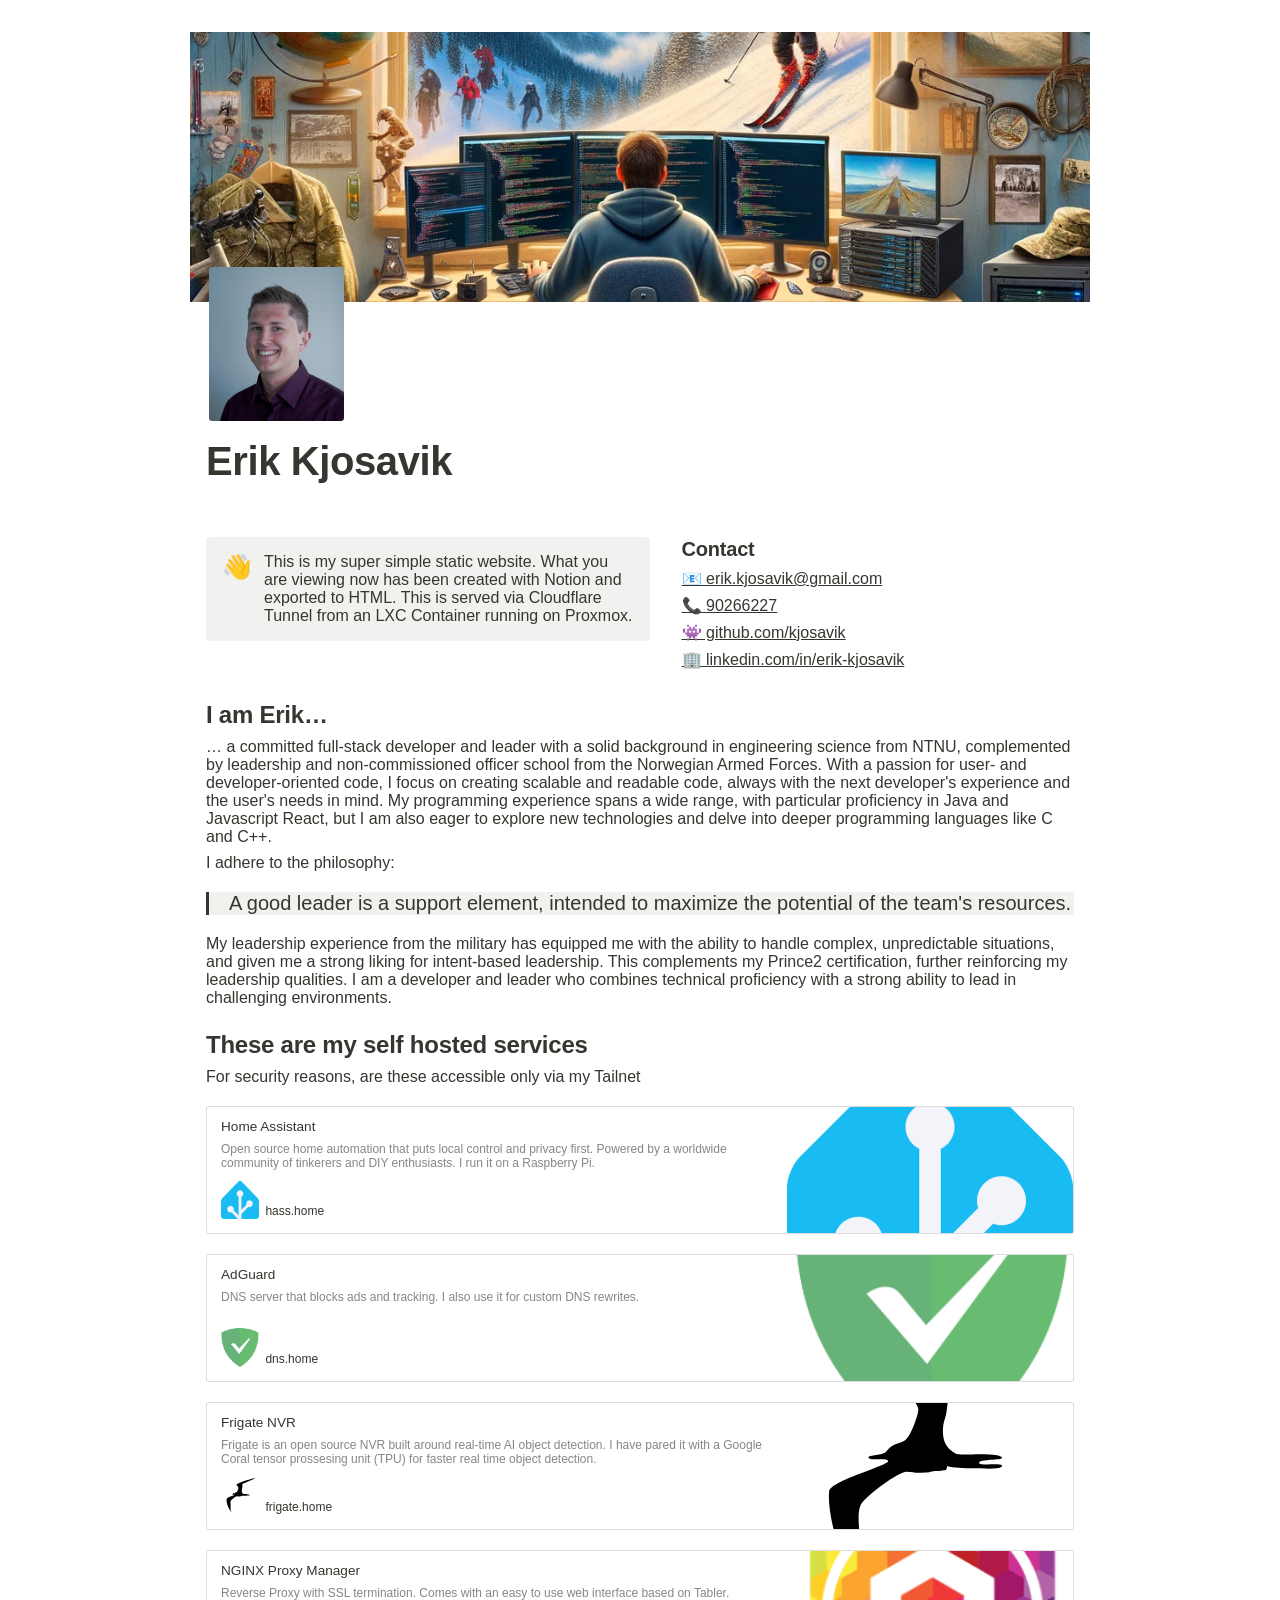
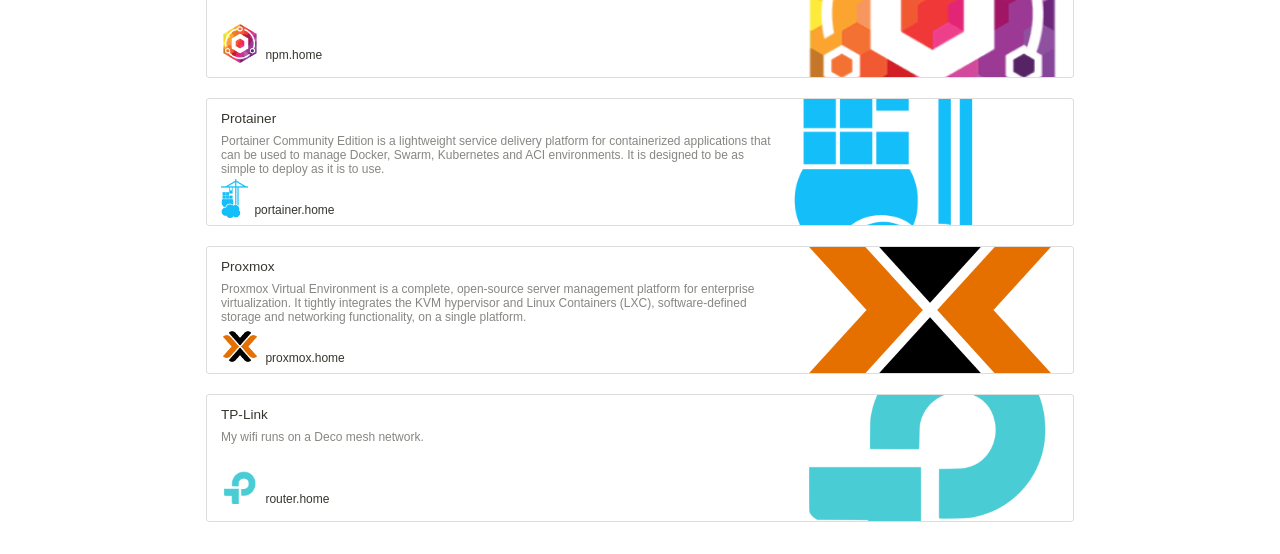
==== html/index.html @ 54ab90c6 "Add self hosted section Also remove redundant ids and classes from html" ====
<html>

<head>
  <meta http-equiv="Content-Type" content="text/html; charset=utf-8" />
  <title>Erik Kjosavik</title>
  <style>
    /* cspell:disable-file */
    /* webkit printing magic: print all background colors */
    html {
      -webkit-print-color-adjust: exact;
    }

    * {
      box-sizing: border-box;
      -webkit-print-color-adjust: exact;
    }

    html,
    body {
      margin: 0;
      padding: 0;
    }

    @media only screen {
      body {
        margin: 2em auto;
        max-width: 900px;
        color: rgb(55, 53, 47);
      }
    }

    a,
    a.visited {
      color: inherit;
      text-decoration: underline;
    }

    .pdf-relative-link-path {
      font-size: 80%;
      color: #444;
    }

    h1,
    h2,
    h3 {
      letter-spacing: -0.01em;
      line-height: 1.2;
      font-weight: 600;
      margin-bottom: 0;
    }

    .page-title {
      font-size: 2.5rem;
      font-weight: 700;
      margin-top: 0;
      margin-bottom: 0.75em;
    }

    h1 {
      font-size: 1.875rem;
      margin-top: 1.875rem;
    }

    h2 {
      font-size: 1.5rem;
      margin-top: 1.5rem;
    }

    h3 {
      font-size: 1.25rem;
      margin-top: 1.25rem;
    }

    .source {
      border: 1px solid #ddd;
      border-radius: 3px;
      padding: 1.5em;
      word-break: break-all;
    }

    .callout {
      border-radius: 3px;
      padding: 1rem;
    }

    figure {
      margin: 1.25em 0;
      page-break-inside: avoid;
    }

    figcaption {
      opacity: 0.5;
      font-size: 85%;
      margin-top: 0.5em;
    }

    mark {
      background-color: transparent;
    }

    .indented {
      padding-left: 1.5em;
    }

    hr {
      background: transparent;
      display: block;
      width: 100%;
      height: 1px;
      visibility: visible;
      border: none;
      border-bottom: 1px solid rgba(55, 53, 47, 0.09);
    }

    img {
      max-width: 100%;
    }

    @media only print {
      img {
        max-height: 100vh;
        object-fit: contain;
      }
    }

    @page {
      margin: 1in;
    }

    .collection-content {
      font-size: 0.875rem;
    }

    .column-list {
      display: flex;
      justify-content: space-between;
    }

    .column {
      padding: 0 1em;
    }

    .column:first-child {
      padding-left: 0;
    }

    .column:last-child {
      padding-right: 0;
    }

    .table_of_contents-item {
      display: block;
      font-size: 0.875rem;
      line-height: 1.3;
      padding: 0.125rem;
    }

    .table_of_contents-indent-1 {
      margin-left: 1.5rem;
    }

    .table_of_contents-indent-2 {
      margin-left: 3rem;
    }

    .table_of_contents-indent-3 {
      margin-left: 4.5rem;
    }

    .table_of_contents-link {
      text-decoration: none;
      opacity: 0.7;
      border-bottom: 1px solid rgba(55, 53, 47, 0.18);
    }

    table,
    th,
    td {
      border: 1px solid rgba(55, 53, 47, 0.09);
      border-collapse: collapse;
    }

    table {
      border-left: none;
      border-right: none;
    }

    th,
    td {
      font-weight: normal;
      padding: 0.25em 0.5em;
      line-height: 1.5;
      min-height: 1.5em;
      text-align: left;
    }

    th {
      color: rgba(55, 53, 47, 0.6);
    }

    ol,
    ul {
      margin: 0;
      margin-block-start: 0.6em;
      margin-block-end: 0.6em;
    }

    li>ol:first-child,
    li>ul:first-child {
      margin-block-start: 0.6em;
    }

    ul>li {
      list-style: disc;
    }

    ul.to-do-list {
      padding-inline-start: 0;
    }

    ul.to-do-list>li {
      list-style: none;
    }

    .to-do-children-checked {
      text-decoration: line-through;
      opacity: 0.375;
    }

    ul.toggle>li {
      list-style: none;
    }

    ul {
      padding-inline-start: 1.7em;
    }

    ul>li {
      padding-left: 0.1em;
    }

    ol {
      padding-inline-start: 1.6em;
    }

    ol>li {
      padding-left: 0.2em;
    }

    .mono ol {
      padding-inline-start: 2em;
    }

    .mono ol>li {
      text-indent: -0.4em;
    }

    .toggle {
      padding-inline-start: 0em;
      list-style-type: none;
    }

    /* Indent toggle children */
    .toggle>li>details {
      padding-left: 1.7em;
    }

    .toggle>li>details>summary {
      margin-left: -1.1em;
    }

    .selected-value {
      display: inline-block;
      padding: 0 0.5em;
      background: rgba(206, 205, 202, 0.5);
      border-radius: 3px;
      margin-right: 0.5em;
      margin-top: 0.3em;
      margin-bottom: 0.3em;
      white-space: nowrap;
    }

    .collection-title {
      display: inline-block;
      margin-right: 1em;
    }

    .page-description {
      margin-bottom: 2em;
    }

    .simple-table {
      margin-top: 1em;
      font-size: 0.875rem;
      empty-cells: show;
    }

    .simple-table td {
      height: 29px;
      min-width: 120px;
    }

    .simple-table th {
      height: 29px;
      min-width: 120px;
    }

    .simple-table-header-color {
      background: rgb(247, 246, 243);
      color: black;
    }

    .simple-table-header {
      font-weight: 500;
    }

    time {
      opacity: 0.5;
    }

    .icon {
      display: inline-block;
      max-width: 3.2em;
      max-height: 3.2em;
      text-decoration: none;
      vertical-align: text-bottom;
      margin-right: 0.5em;
    }

    img.icon {
      border-radius: 3px;
    }

    .user-icon {
      width: 1.5em;
      height: 1.5em;
      border-radius: 100%;
      margin-right: 0.5rem;
    }

    .user-icon-inner {
      font-size: 0.8em;
    }

    .text-icon {
      border: 1px solid #000;
      text-align: center;
    }

    .page-cover-image {
      display: block;
      object-fit: cover;
      width: 100%;
      max-height: 30vh;
    }

    .page-header-icon {
      font-size: 3rem;
      margin-bottom: 1rem;
    }

    .page-header-icon-with-cover {
      margin-top: -0.72em;
      margin-left: 0.07em;
    }

    .page-header-icon img {
      border-radius: 3px;
    }

    .link-to-page {
      margin: 1em 0;
      padding: 0;
      border: none;
      font-weight: 500;
    }

    p>.user {
      opacity: 0.5;
    }

    td>.user,
    td>time {
      white-space: nowrap;
    }

    input[type="checkbox"] {
      transform: scale(1.5);
      margin-right: 0.6em;
      vertical-align: middle;
    }

    p {
      margin-top: 0.5em;
      margin-bottom: 0.5em;
    }

    .image {
      border: none;
      margin: 1.5em 0;
      padding: 0;
      border-radius: 0;
      text-align: center;
    }

    .code,
    code {
      background: rgba(135, 131, 120, 0.15);
      border-radius: 3px;
      padding: 0.2em 0.4em;
      border-radius: 3px;
      font-size: 85%;
      tab-size: 2;
    }

    code {
      color: #eb5757;
    }

    .code {
      padding: 1.5em 1em;
    }

    .code-wrap {
      white-space: pre-wrap;
      word-break: break-all;
    }

    .code>code {
      background: none;
      padding: 0;
      font-size: 100%;
      color: inherit;
    }

    blockquote {
      font-size: 1.25em;
      margin: 1em 0;
      padding-left: 1em;
      border-left: 3px solid rgb(55, 53, 47);
    }

    .bookmark {
      text-decoration: none;
      max-height: 8em;
      padding: 0;
      display: flex;
      width: 100%;
      align-items: stretch;
    }

    .bookmark-title {
      font-size: 0.85em;
      overflow: hidden;
      text-overflow: ellipsis;
      height: 1.75em;
      white-space: nowrap;
    }

    .bookmark-text {
      display: flex;
      flex-direction: column;
    }

    .bookmark-info {
      flex: 4 1 180px;
      padding: 12px 14px 14px;
      display: flex;
      flex-direction: column;
      justify-content: space-between;
    }

    .bookmark-image {
      width: 33%;
      flex: 1 1 180px;
      display: block;
      position: relative;
      object-fit: cover;
      border-radius: 1px;
    }

    .bookmark-description {
      color: rgba(55, 53, 47, 0.6);
      font-size: 0.75em;
      overflow: hidden;
      max-height: 4.5em;
      word-break: break-word;
    }

    .bookmark-href {
      font-size: 0.75em;
      margin-top: 0.25em;
    }

    .sans {
      font-family: ui-sans-serif, -apple-system, BlinkMacSystemFont, "Segoe UI", Helvetica, "Apple Color Emoji", Arial, sans-serif, "Segoe UI Emoji", "Segoe UI Symbol";
    }

    .code {
      font-family: "SFMono-Regular", Menlo, Consolas, "PT Mono", "Liberation Mono", Courier, monospace;
    }

    .serif {
      font-family: Lyon-Text, Georgia, ui-serif, serif;
    }

    .mono {
      font-family: iawriter-mono, Nitti, Menlo, Courier, monospace;
    }

    .pdf .sans {
      font-family: Inter, ui-sans-serif, -apple-system, BlinkMacSystemFont, "Segoe UI", Helvetica, "Apple Color Emoji", Arial, sans-serif, "Segoe UI Emoji", "Segoe UI Symbol", 'Twemoji', 'Noto Color Emoji', 'Noto Sans CJK JP';
    }

    .pdf:lang(zh-CN) .sans {
      font-family: Inter, ui-sans-serif, -apple-system, BlinkMacSystemFont, "Segoe UI", Helvetica, "Apple Color Emoji", Arial, sans-serif, "Segoe UI Emoji", "Segoe UI Symbol", 'Twemoji', 'Noto Color Emoji', 'Noto Sans CJK SC';
    }

    .pdf:lang(zh-TW) .sans {
      font-family: Inter, ui-sans-serif, -apple-system, BlinkMacSystemFont, "Segoe UI", Helvetica, "Apple Color Emoji", Arial, sans-serif, "Segoe UI Emoji", "Segoe UI Symbol", 'Twemoji', 'Noto Color Emoji', 'Noto Sans CJK TC';
    }

    .pdf:lang(ko-KR) .sans {
      font-family: Inter, ui-sans-serif, -apple-system, BlinkMacSystemFont, "Segoe UI", Helvetica, "Apple Color Emoji", Arial, sans-serif, "Segoe UI Emoji", "Segoe UI Symbol", 'Twemoji', 'Noto Color Emoji', 'Noto Sans CJK KR';
    }

    .pdf .code {
      font-family: Source Code Pro, "SFMono-Regular", Menlo, Consolas, "PT Mono", "Liberation Mono", Courier, monospace, 'Twemoji', 'Noto Color Emoji', 'Noto Sans Mono CJK JP';
    }

    .pdf:lang(zh-CN) .code {
      font-family: Source Code Pro, "SFMono-Regular", Menlo, Consolas, "PT Mono", "Liberation Mono", Courier, monospace, 'Twemoji', 'Noto Color Emoji', 'Noto Sans Mono CJK SC';
    }

    .pdf:lang(zh-TW) .code {
      font-family: Source Code Pro, "SFMono-Regular", Menlo, Consolas, "PT Mono", "Liberation Mono", Courier, monospace, 'Twemoji', 'Noto Color Emoji', 'Noto Sans Mono CJK TC';
    }

    .pdf:lang(ko-KR) .code {
      font-family: Source Code Pro, "SFMono-Regular", Menlo, Consolas, "PT Mono", "Liberation Mono", Courier, monospace, 'Twemoji', 'Noto Color Emoji', 'Noto Sans Mono CJK KR';
    }

    .pdf .serif {
      font-family: PT Serif, Lyon-Text, Georgia, ui-serif, serif, 'Twemoji', 'Noto Color Emoji', 'Noto Serif CJK JP';
    }

    .pdf:lang(zh-CN) .serif {
      font-family: PT Serif, Lyon-Text, Georgia, ui-serif, serif, 'Twemoji', 'Noto Color Emoji', 'Noto Serif CJK SC';
    }

    .pdf:lang(zh-TW) .serif {
      font-family: PT Serif, Lyon-Text, Georgia, ui-serif, serif, 'Twemoji', 'Noto Color Emoji', 'Noto Serif CJK TC';
    }

    .pdf:lang(ko-KR) .serif {
      font-family: PT Serif, Lyon-Text, Georgia, ui-serif, serif, 'Twemoji', 'Noto Color Emoji', 'Noto Serif CJK KR';
    }

    .pdf .mono {
      font-family: PT Mono, iawriter-mono, Nitti, Menlo, Courier, monospace, 'Twemoji', 'Noto Color Emoji', 'Noto Sans Mono CJK JP';
    }

    .pdf:lang(zh-CN) .mono {
      font-family: PT Mono, iawriter-mono, Nitti, Menlo, Courier, monospace, 'Twemoji', 'Noto Color Emoji', 'Noto Sans Mono CJK SC';
    }

    .pdf:lang(zh-TW) .mono {
      font-family: PT Mono, iawriter-mono, Nitti, Menlo, Courier, monospace, 'Twemoji', 'Noto Color Emoji', 'Noto Sans Mono CJK TC';
    }

    .pdf:lang(ko-KR) .mono {
      font-family: PT Mono, iawriter-mono, Nitti, Menlo, Courier, monospace, 'Twemoji', 'Noto Color Emoji', 'Noto Sans Mono CJK KR';
    }

    .highlight-default {
      color: rgba(55, 53, 47, 1);
    }

    .highlight-gray {
      color: rgba(120, 119, 116, 1);
      fill: rgba(120, 119, 116, 1);
    }

    .highlight-brown {
      color: rgba(159, 107, 83, 1);
      fill: rgba(159, 107, 83, 1);
    }

    .highlight-orange {
      color: rgba(217, 115, 13, 1);
      fill: rgba(217, 115, 13, 1);
    }

    .highlight-yellow {
      color: rgba(203, 145, 47, 1);
      fill: rgba(203, 145, 47, 1);
    }

    .highlight-teal {
      color: rgba(68, 131, 97, 1);
      fill: rgba(68, 131, 97, 1);
    }

    .highlight-blue {
      color: rgba(51, 126, 169, 1);
      fill: rgba(51, 126, 169, 1);
    }

    .highlight-purple {
      color: rgba(144, 101, 176, 1);
      fill: rgba(144, 101, 176, 1);
    }

    .highlight-pink {
      color: rgba(193, 76, 138, 1);
      fill: rgba(193, 76, 138, 1);
    }

    .highlight-red {
      color: rgba(212, 76, 71, 1);
      fill: rgba(212, 76, 71, 1);
    }

    .highlight-gray_background {
      background: rgba(241, 241, 239, 1);
    }

    .highlight-brown_background {
      background: rgba(244, 238, 238, 1);
    }

    .highlight-orange_background {
      background: rgba(251, 236, 221, 1);
    }

    .highlight-yellow_background {
      background: rgba(251, 243, 219, 1);
    }

    .highlight-teal_background {
      background: rgba(237, 243, 236, 1);
    }

    .highlight-blue_background {
      background: rgba(231, 243, 248, 1);
    }

    .highlight-purple_background {
      background: rgba(244, 240, 247, 0.8);
    }

    .highlight-pink_background {
      background: rgba(249, 238, 243, 0.8);
    }

    .highlight-red_background {
      background: rgba(253, 235, 236, 1);
    }

    .block-color-default {
      color: inherit;
      fill: inherit;
    }

    .block-color-gray {
      color: rgba(120, 119, 116, 1);
      fill: rgba(120, 119, 116, 1);
    }

    .block-color-brown {
      color: rgba(159, 107, 83, 1);
      fill: rgba(159, 107, 83, 1);
    }

    .block-color-orange {
      color: rgba(217, 115, 13, 1);
      fill: rgba(217, 115, 13, 1);
    }

    .block-color-yellow {
      color: rgba(203, 145, 47, 1);
      fill: rgba(203, 145, 47, 1);
    }

    .block-color-teal {
      color: rgba(68, 131, 97, 1);
      fill: rgba(68, 131, 97, 1);
    }

    .block-color-blue {
      color: rgba(51, 126, 169, 1);
      fill: rgba(51, 126, 169, 1);
    }

    .block-color-purple {
      color: rgba(144, 101, 176, 1);
      fill: rgba(144, 101, 176, 1);
    }

    .block-color-pink {
      color: rgba(193, 76, 138, 1);
      fill: rgba(193, 76, 138, 1);
    }

    .block-color-red {
      color: rgba(212, 76, 71, 1);
      fill: rgba(212, 76, 71, 1);
    }

    .block-color-gray_background {
      background: rgba(241, 241, 239, 1);
    }

    .block-color-brown_background {
      background: rgba(244, 238, 238, 1);
    }

    .block-color-orange_background {
      background: rgba(251, 236, 221, 1);
    }

    .block-color-yellow_background {
      background: rgba(251, 243, 219, 1);
    }

    .block-color-teal_background {
      background: rgba(237, 243, 236, 1);
    }

    .block-color-blue_background {
      background: rgba(231, 243, 248, 1);
    }

    .block-color-purple_background {
      background: rgba(244, 240, 247, 0.8);
    }

    .block-color-pink_background {
      background: rgba(249, 238, 243, 0.8);
    }

    .block-color-red_background {
      background: rgba(253, 235, 236, 1);
    }

    .select-value-color-uiBlue {
      background-color: rgba(35, 131, 226, .07);
    }

    .select-value-color-pink {
      background-color: rgba(245, 224, 233, 1);
    }

    .select-value-color-purple {
      background-color: rgba(232, 222, 238, 1);
    }

    .select-value-color-green {
      background-color: rgba(219, 237, 219, 1);
    }

    .select-value-color-gray {
      background-color: rgba(227, 226, 224, 1);
    }

    .select-value-color-translucentGray {
      background-color: rgba(255, 255, 255, 0.0375);
    }

    .select-value-color-orange {
      background-color: rgba(250, 222, 201, 1);
    }

    .select-value-color-brown {
      background-color: rgba(238, 224, 218, 1);
    }

    .select-value-color-red {
      background-color: rgba(255, 226, 221, 1);
    }

    .select-value-color-yellow {
      background-color: rgba(253, 236, 200, 1);
    }

    .select-value-color-blue {
      background-color: rgba(211, 229, 239, 1);
    }

    .select-value-color-pageGlass {
      background-color: undefined;
    }

    .select-value-color-washGlass {
      background-color: undefined;
    }

    .checkbox {
      display: inline-flex;
      vertical-align: text-bottom;
      width: 16;
      height: 16;
      background-size: 16px;
      margin-left: 2px;
      margin-right: 5px;
    }

    .checkbox-on {
      background-image: url("data:image/svg+xml;charset=UTF-8,%3Csvg%20width%3D%2216%22%20height%3D%2216%22%20viewBox%3D%220%200%2016%2016%22%20fill%3D%22none%22%20xmlns%3D%22http%3A%2F%2Fwww.w3.org%2F2000%2Fsvg%22%3E%0A%3Crect%20width%3D%2216%22%20height%3D%2216%22%20fill%3D%22%2358A9D7%22%2F%3E%0A%3Cpath%20d%3D%22M6.71429%2012.2852L14%204.9995L12.7143%203.71436L6.71429%209.71378L3.28571%206.2831L2%207.57092L6.71429%2012.2852Z%22%20fill%3D%22white%22%2F%3E%0A%3C%2Fsvg%3E");
    }

    .checkbox-off {
      background-image: url("data:image/svg+xml;charset=UTF-8,%3Csvg%20width%3D%2216%22%20height%3D%2216%22%20viewBox%3D%220%200%2016%2016%22%20fill%3D%22none%22%20xmlns%3D%22http%3A%2F%2Fwww.w3.org%2F2000%2Fsvg%22%3E%0A%3Crect%20x%3D%220.75%22%20y%3D%220.75%22%20width%3D%2214.5%22%20height%3D%2214.5%22%20fill%3D%22white%22%20stroke%3D%22%2336352F%22%20stroke-width%3D%221.5%22%2F%3E%0A%3C%2Fsvg%3E");
    }

    .page-title,
    .page-body,
    .page-header-icon {
      padding: 0 16px;
    }

  </style>
</head>

<body>
  <article class="page sans">
    <header><img class="page-cover-image" src="./images/cover.png" style="object-position:center 54.800000000000004%" />
      <div class="page-header-icon page-header-icon-with-cover"><img class="icon" src="./images/profile.jpg" /></div>
      <h1 class="page-title">Erik Kjosavik</h1>
      <p class="page-description"></p>
    </header>
    <div class="page-body">
      <div class="column-list">
        <div style="width:52.941176470588246%" class="column">
          <figure class="block-color-gray_background callout" style="display:flex"
            >
            <div style="font-size:1.5em"><span class="icon">👋</span></div>
            <div style="width:100%">This is my super simple static website. What you are viewing now has been created
              with Notion and exported to HTML. This is served via Cloudflare Tunnel from an LXC Container running on
              Proxmox.</div>
          </figure>
          <p>
          </p>
        </div>
        <div style="width:47.05882352941177%" class="column">
          <h3><strong>Contact</strong></h3>
          <p><a href="mailto:adalovelace@mail.com">📧
              erik.kjosavik@gmail.com</a></p>
          <p><a href="tel:+4790266227">📞 90266227</a></p>
          <p><a href="https://github.com/kjosavik">👾
              github.com/kjosavik</a></p>
          <p><a href="https://www.linkedin.com/in/erik-kjosavik/">🏢
              linkedin.com/in/erik-kjosavik</a></p>
          <p>
          </p>
        </div>
      </div>
      <h2>I am Erik…</h2>
      <p>… a committed full-stack developer and leader with a solid
        background in engineering science from NTNU, complemented by leadership and non-commissioned officer school from
        the Norwegian Armed Forces. With a passion for user- and developer-oriented code, I focus on creating scalable
        and readable code, always with the next developer&#x27;s experience and the user&#x27;s needs in mind. My
        programming experience spans a wide range, with particular proficiency in Java and Javascript React, but I am
        also eager to explore new technologies and delve into deeper programming languages like C and C++.</p>
      <p>I adhere to the philosophy:</p>
      <p>
      </p>
      <blockquote class="block-color-gray_background">A good leader is a
        support element, intended to maximize the potential of the team&#x27;s resources. </blockquote>
      <p>
      </p>
      <p>My leadership experience from the military has equipped me
        with the ability to handle complex, unpredictable situations, and given me a strong liking for intent-based
        leadership. This complements my Prince2 certification, further reinforcing my leadership qualities. I am a
        developer and leader who combines technical proficiency with a strong ability to lead in challenging
        environments.</p>
      <p>
      </p>
      <h2>These are my self hosted services</h2>
      <p>For security reasons, are these accessible only via my Tailnet</p>
      
      <figure><a href="http://hass.home" class="bookmark source">
          <div class="bookmark-info">
            <div class="bookmark-text">
              <div class="bookmark-title">Home Assistant</div>
              <div class="bookmark-description">
                Open source home automation that puts local control and privacy first.
                Powered by a worldwide community of tinkerers and DIY enthusiasts.
                I run it on a Raspberry Pi.
              </div>
            </div>
            <div class="bookmark-href"><img src="./images/home-assistant.png" class="icon bookmark-icon" />hass.home
            </div>
          </div><img src="./images/home-assistant.png" class="bookmark-image" />
        </a></figure>
      
      <figure><a href="http://dns.home" class="bookmark source">
          <div class="bookmark-info">
            <div class="bookmark-text">
              <div class="bookmark-title">AdGuard</div>
              <div class="bookmark-description">
                DNS server that blocks ads and tracking. I also use it for custom DNS rewrites.
              </div>
            </div>
            <div class="bookmark-href"><img src="./images/adguardhome.png" class="icon bookmark-icon" />dns.home
            </div>
          </div><img src="./images/adguardhome.png" class="bookmark-image" />
        </a></figure>
      
      <figure><a href="http://frigate.home" class="bookmark source">
          <div class="bookmark-info">
            <div class="bookmark-text">
              <div class="bookmark-title">Frigate NVR</div>
              <div class="bookmark-description">
                Frigate is an open source NVR built around real-time AI object detection.
                I have pared it with a Google Coral tensor prossesing unit (TPU) for faster real time object detection.
              </div>
            </div>
            <div class="bookmark-href"><img src="./images/frigate.svg" class="icon bookmark-icon" />frigate.home
            </div>
          </div><img src="./images/frigate.svg" class="bookmark-image" />
        </a></figure>
      
      <figure><a href="http://npm.home" class="bookmark source">
          <div class="bookmark-info">
            <div class="bookmark-text">
              <div class="bookmark-title">NGINX Proxy Manager</div>
              <div class="bookmark-description">
                Reverse Proxy with SSL termination. Comes with an easy to use web interface based on Tabler.
              </div>
            </div>
            <div class="bookmark-href"><img src="./images/nginxproxymanager.png" class="icon bookmark-icon" />npm.home
            </div>
          </div><img src="./images/nginxproxymanager.png" class="bookmark-image" />
        </a></figure>
      
      <figure><a href="http://portainer.home" class="bookmark source">
          <div class="bookmark-info">
            <div class="bookmark-text">
              <div class="bookmark-title">Protainer</div>
              <div class="bookmark-description">
                Portainer Community Edition is a lightweight service delivery platform for containerized applications that can
                be used to manage Docker, Swarm, Kubernetes and ACI environments. It is designed to be as simple to deploy as
                it is to use.
              </div>
            </div>
            <div class="bookmark-href"><img src="./images/portainer.png" class="icon bookmark-icon" />portainer.home
            </div>
          </div><img src="./images/portainer.png" class="bookmark-image" />
        </a></figure>
      
      <figure><a href="https://proxmox.home" class="bookmark source">
          <div class="bookmark-info">
            <div class="bookmark-text">
              <div class="bookmark-title">Proxmox</div>
              <div class="bookmark-description">
                Proxmox Virtual Environment is a complete, open-source server management platform for enterprise
                virtualization. It tightly integrates the KVM hypervisor and Linux Containers (LXC), software-defined storage
                and networking functionality, on a single platform.
              </div>
            </div>
            <div class="bookmark-href"><img src="./images/proxmox.png" class="icon bookmark-icon" />proxmox.home
            </div>
          </div><img src="./images/proxmox.png" class="bookmark-image" />
        </a></figure>
      
      <figure><a href="https://router.home" class="bookmark source">
          <div class="bookmark-info">
            <div class="bookmark-text">
              <div class="bookmark-title">TP-Link</div>
              <div class="bookmark-description">
                My wifi runs on a Deco mesh network.
              </div>
            </div>
            <div class="bookmark-href"><img src="./images/tplink.png" class="icon bookmark-icon" />router.home
            </div>
          </div><img src="./images/tplink.png" class="bookmark-image" />
        </a></figure>
    </div>
  </article><span class="sans" style="font-size:14px;padding-top:2em"></span>
</body>

</html>
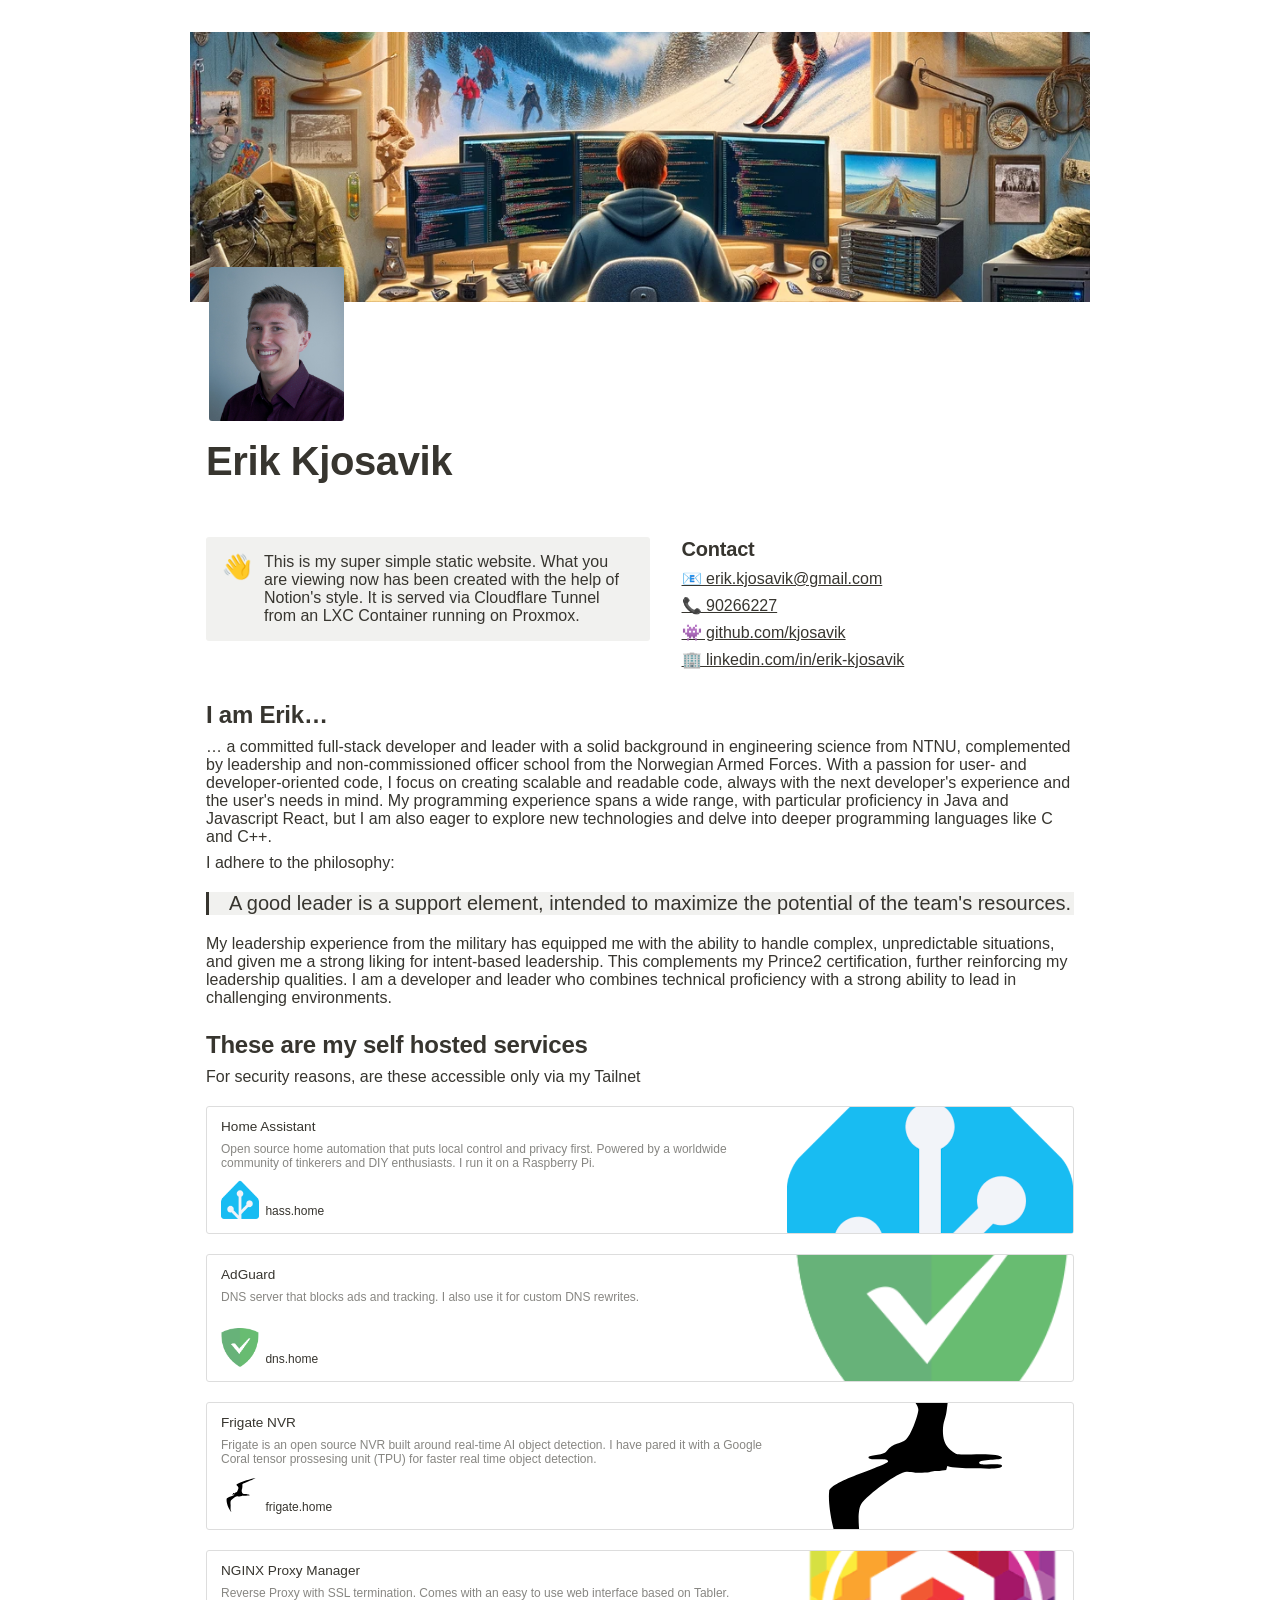
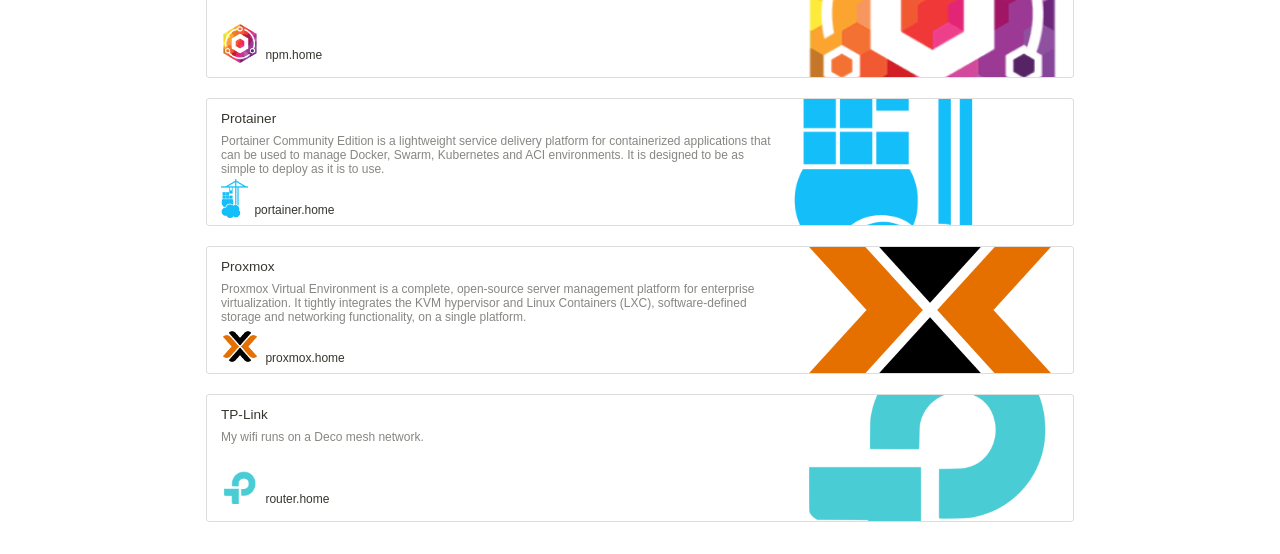
==== commit 598b025c: "Reword callout" ====
--- a/html/index.html
+++ b/html/index.html
@@ -835,9 +835,8 @@
           <figure class="block-color-gray_background callout" style="display:flex"
             >
             <div style="font-size:1.5em"><span class="icon">👋</span></div>
-            <div style="width:100%">This is my super simple static website. What you are viewing now has been created
-              with Notion and exported to HTML. This is served via Cloudflare Tunnel from an LXC Container running on
-              Proxmox.</div>
+            <div style="width:100%">This is my super simple static website. What you are viewing now has been created with the help
+              of Notion's style. It is served via Cloudflare Tunnel from an LXC Container running on Proxmox.</div>
           </figure>
           <p>
           </p>
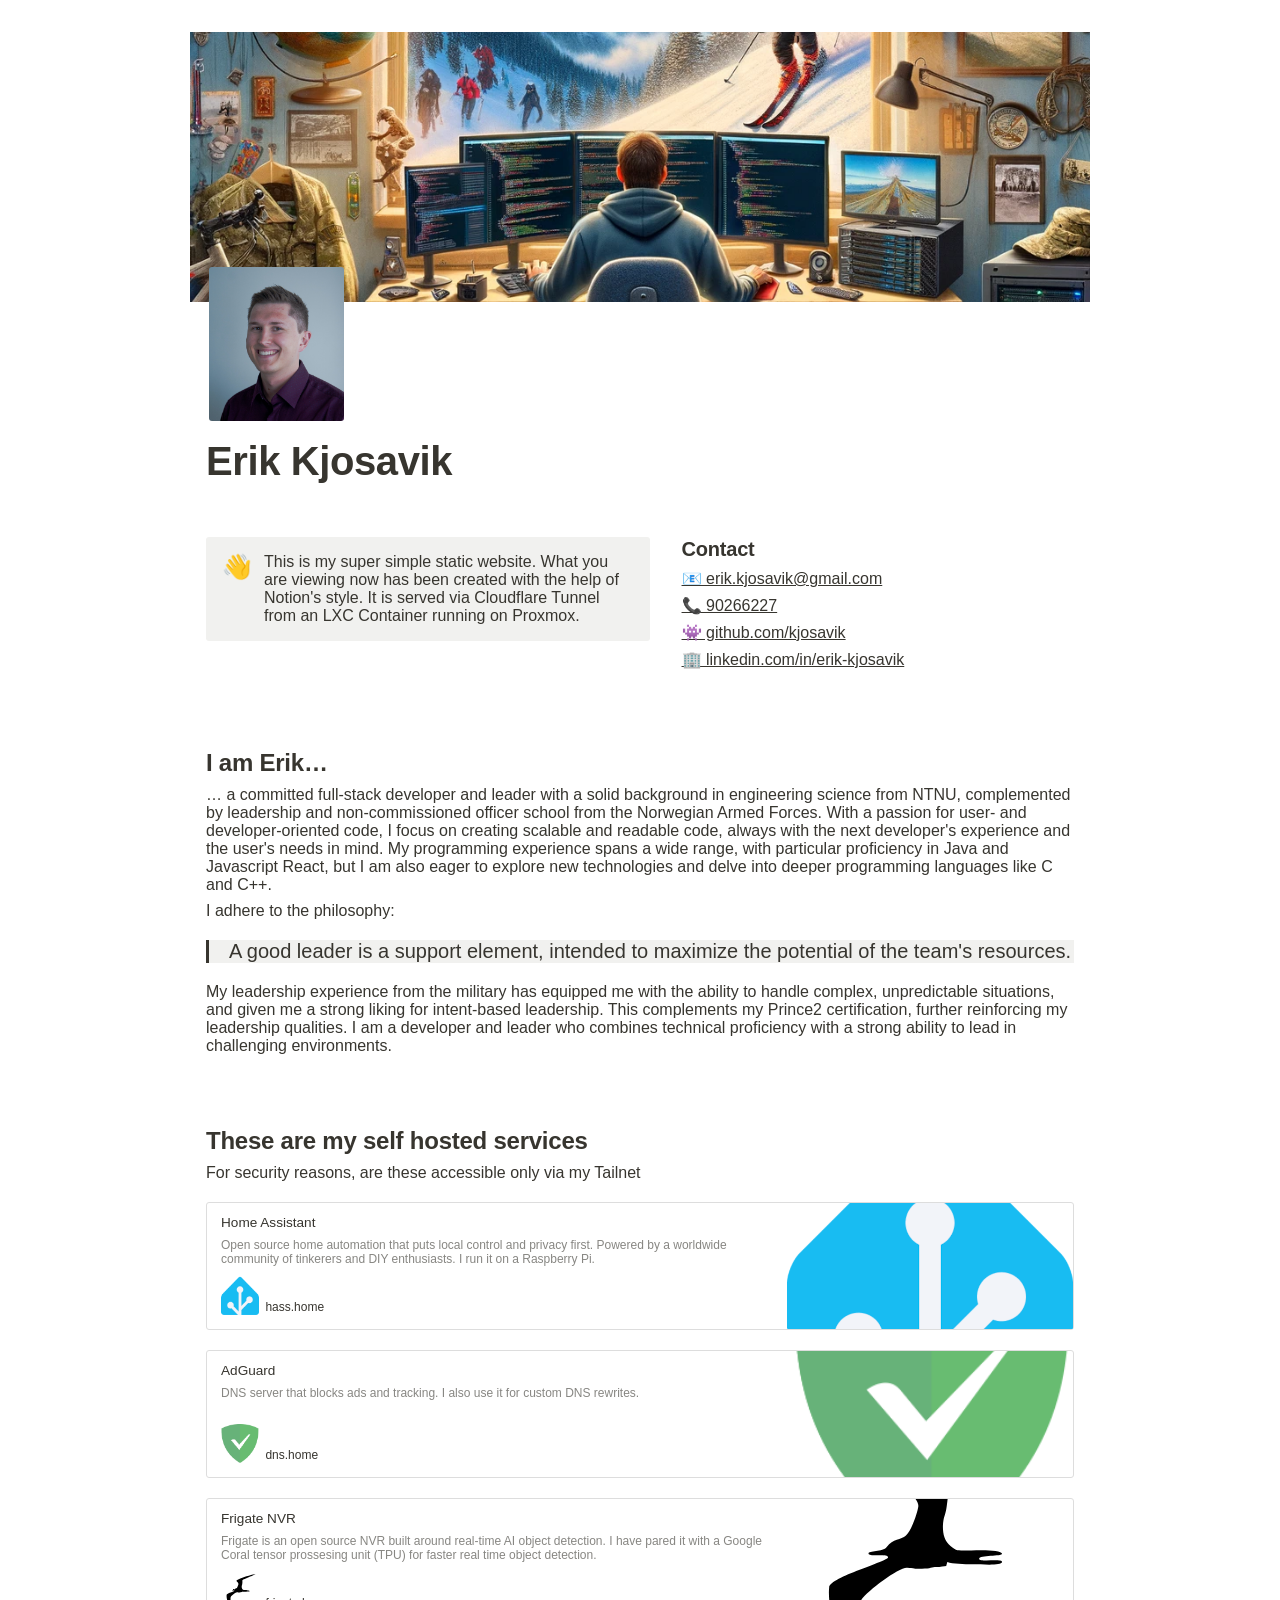
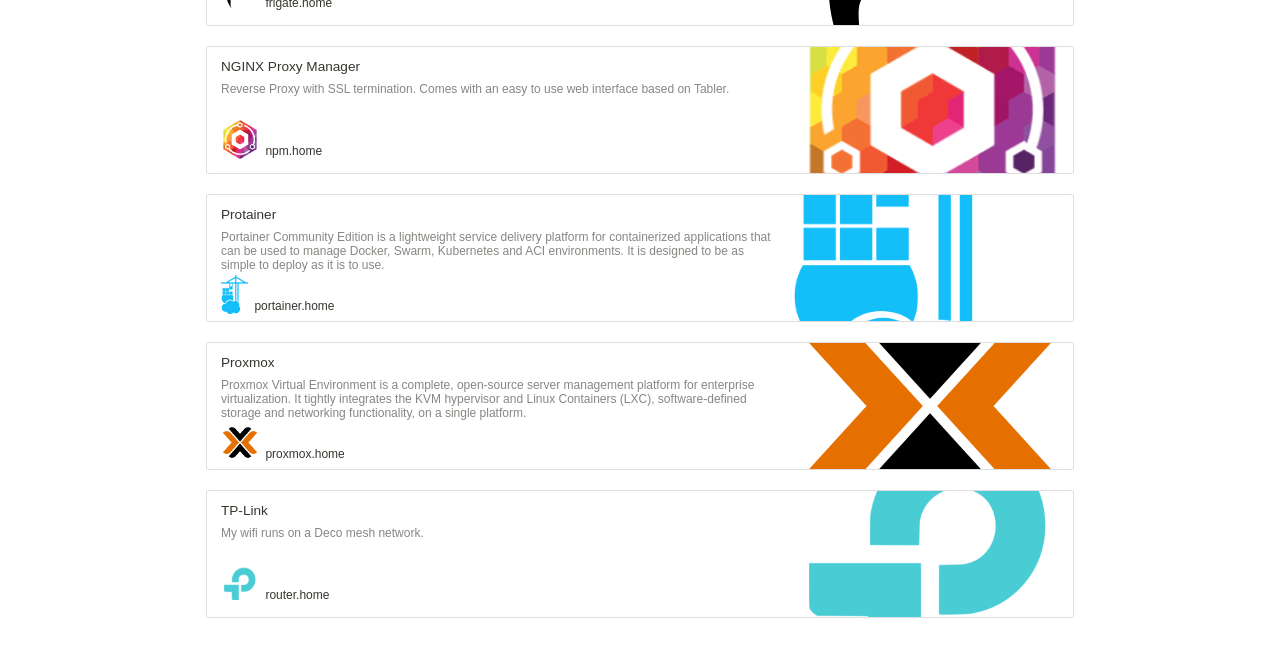
==== commit 893fd848: "Increase space between sections" ====
--- a/html/index.html
+++ b/html/index.html
@@ -63,7 +63,7 @@
 
     h2 {
       font-size: 1.5rem;
-      margin-top: 1.5rem;
+      margin-top: 4.5rem;
     }
 
     h3 {
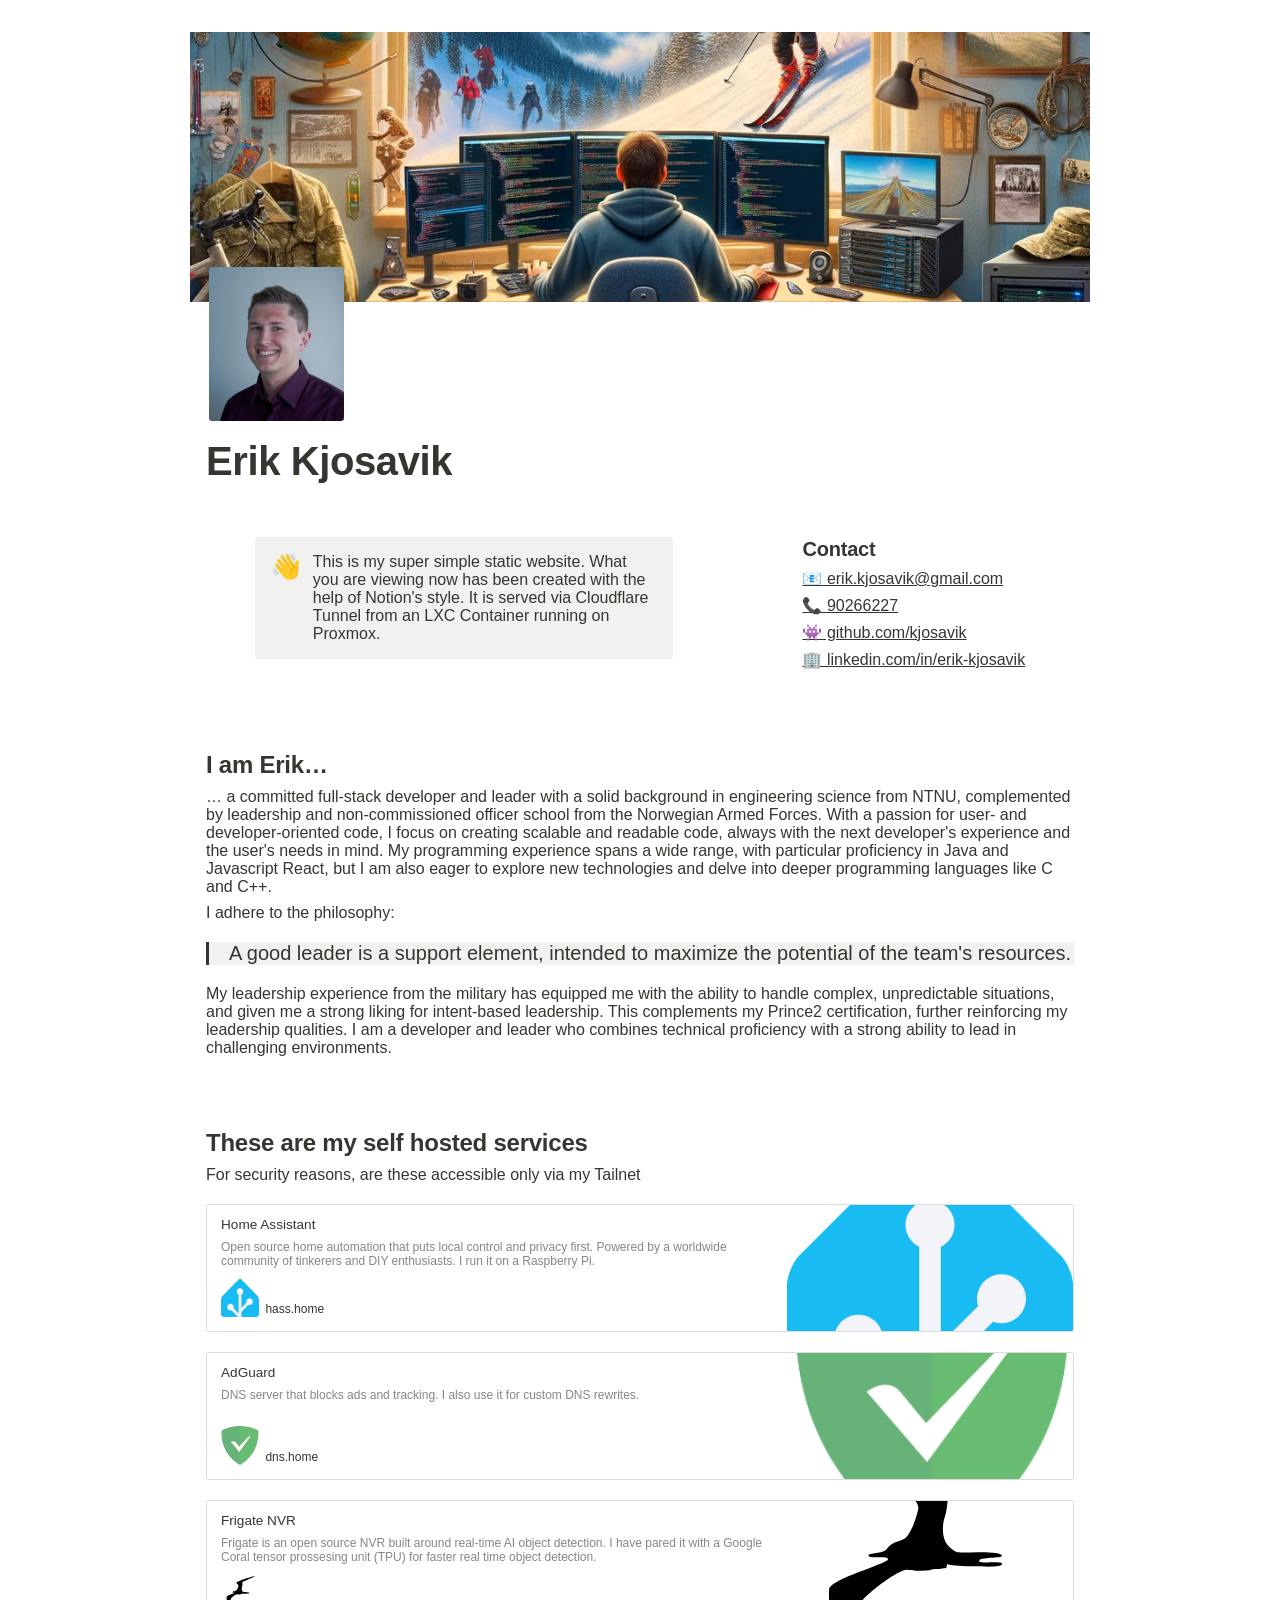
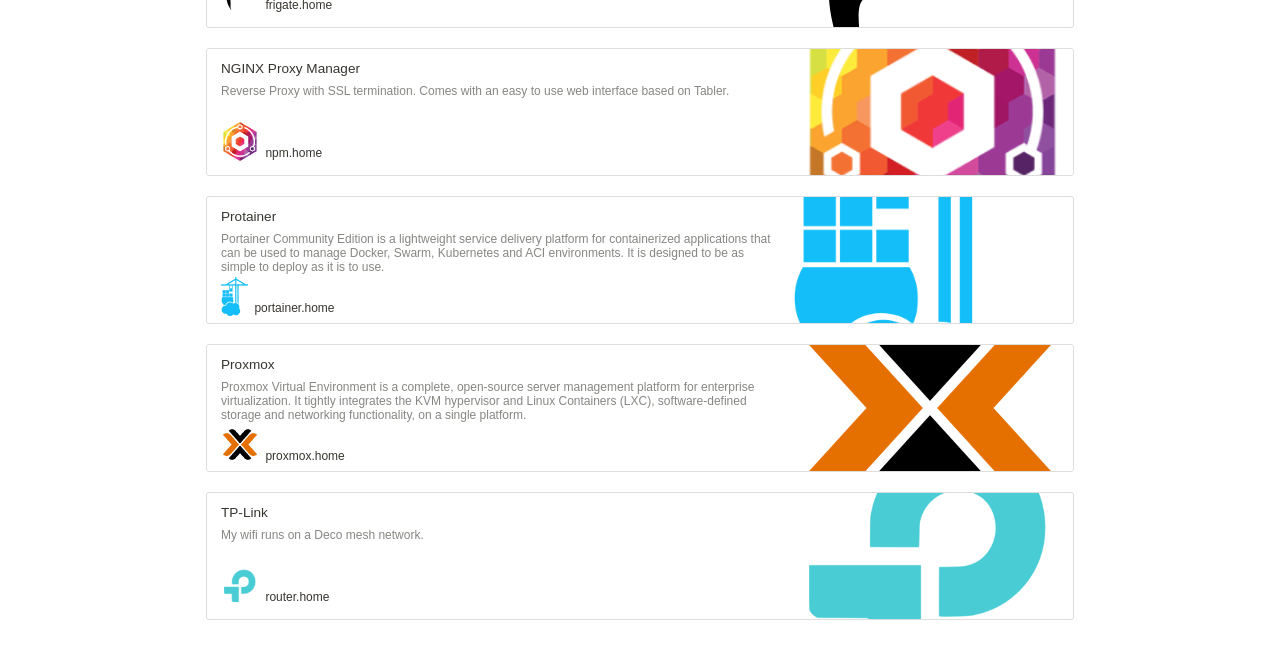
==== commit c60b485c: "Improve mobile styling in description and contact" ====
--- a/html/index.html
+++ b/html/index.html
@@ -133,19 +133,35 @@
 
     .column-list {
       display: flex;
-      justify-content: space-between;
-    }
+      justify-content: space-around;
+    }
+
 
     .column {
       padding: 0 1em;
     }
 
     .column:first-child {
+      width: 50%;
       padding-left: 0;
     }
 
     .column:last-child {
       padding-right: 0;
+    }
+
+    @media (max-width: 600px) {
+      .column-list {
+        display: block; 
+      }
+
+      .column {
+        width: 100%;
+      }
+
+      .column:first-child {
+        width: 100%;
+      }
     }
 
     .table_of_contents-item {
@@ -831,7 +847,7 @@
     </header>
     <div class="page-body">
       <div class="column-list">
-        <div style="width:52.941176470588246%" class="column">
+        <div class="column">
           <figure class="block-color-gray_background callout" style="display:flex"
             >
             <div style="font-size:1.5em"><span class="icon">👋</span></div>
@@ -841,7 +857,7 @@
           <p>
           </p>
         </div>
-        <div style="width:47.05882352941177%" class="column">
+        <div class="column">
           <h3><strong>Contact</strong></h3>
           <p><a href="mailto:adalovelace@mail.com">📧
               erik.kjosavik@gmail.com</a></p>
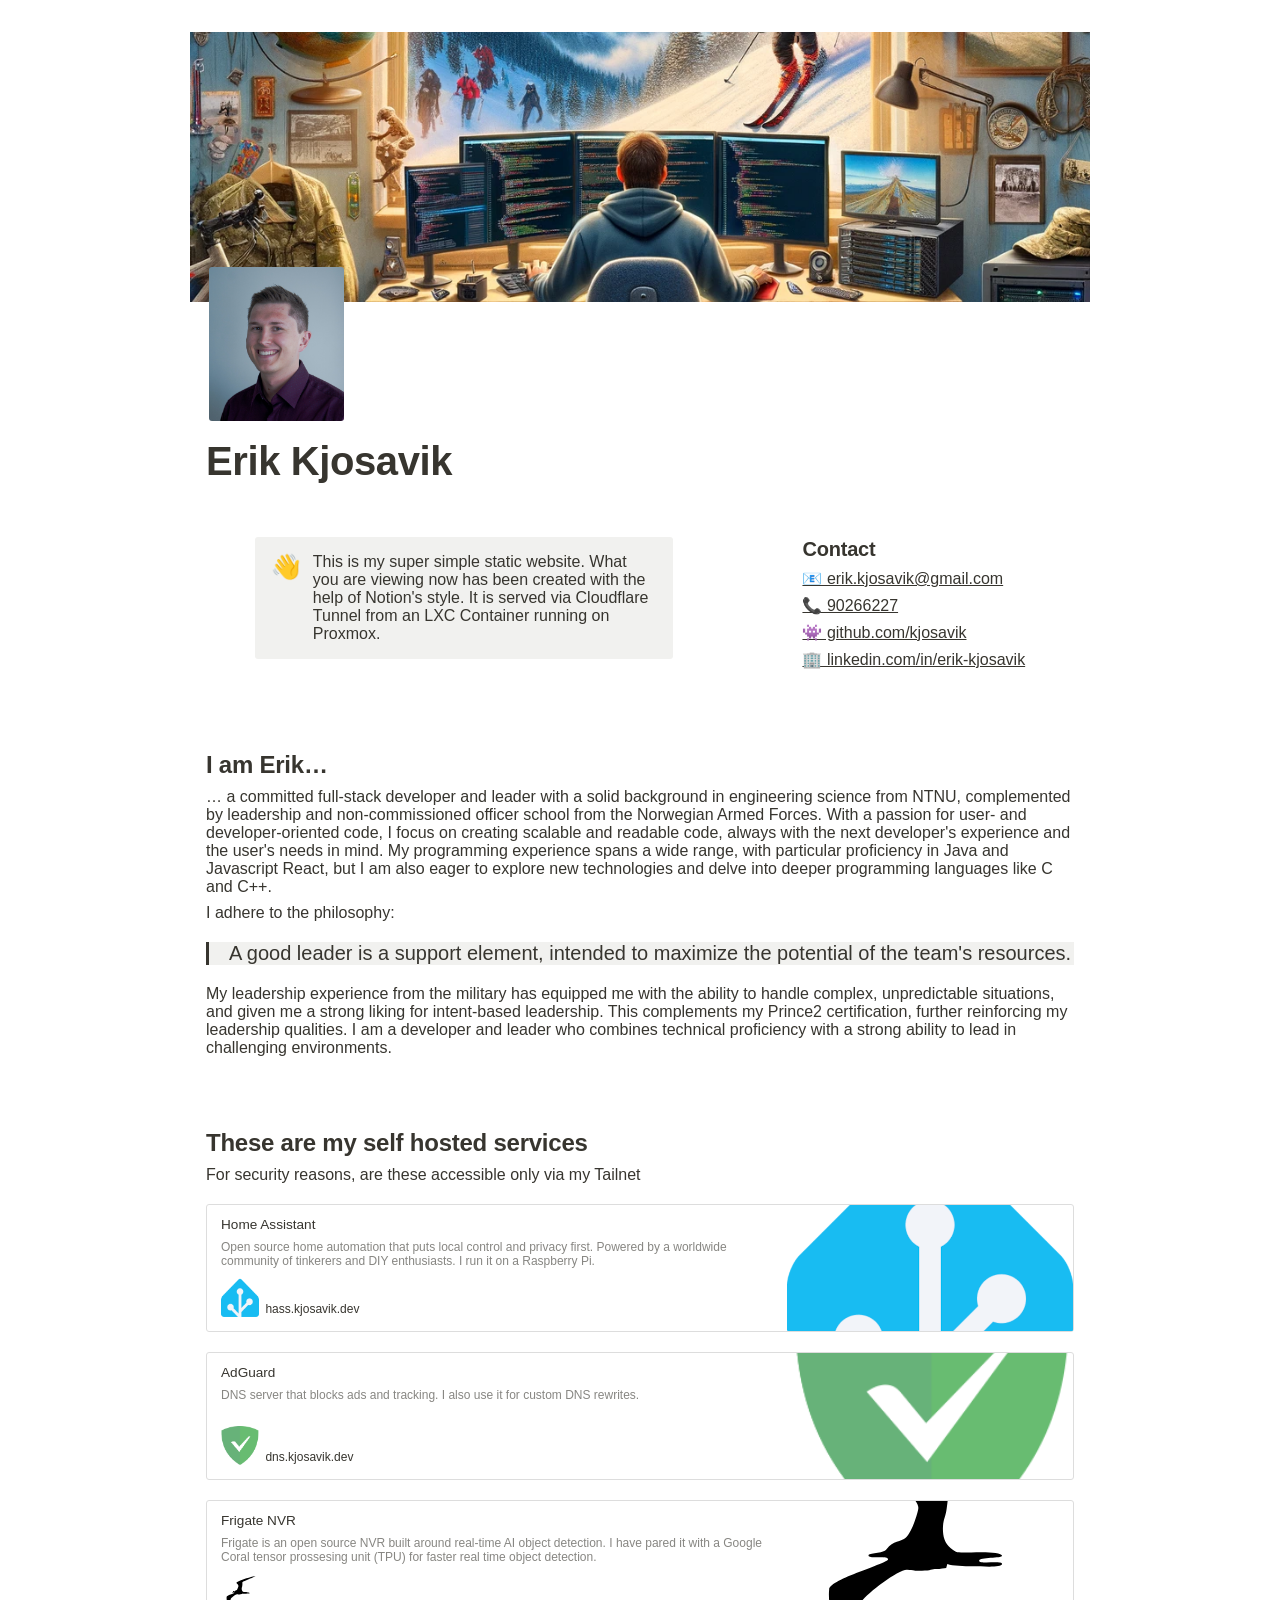
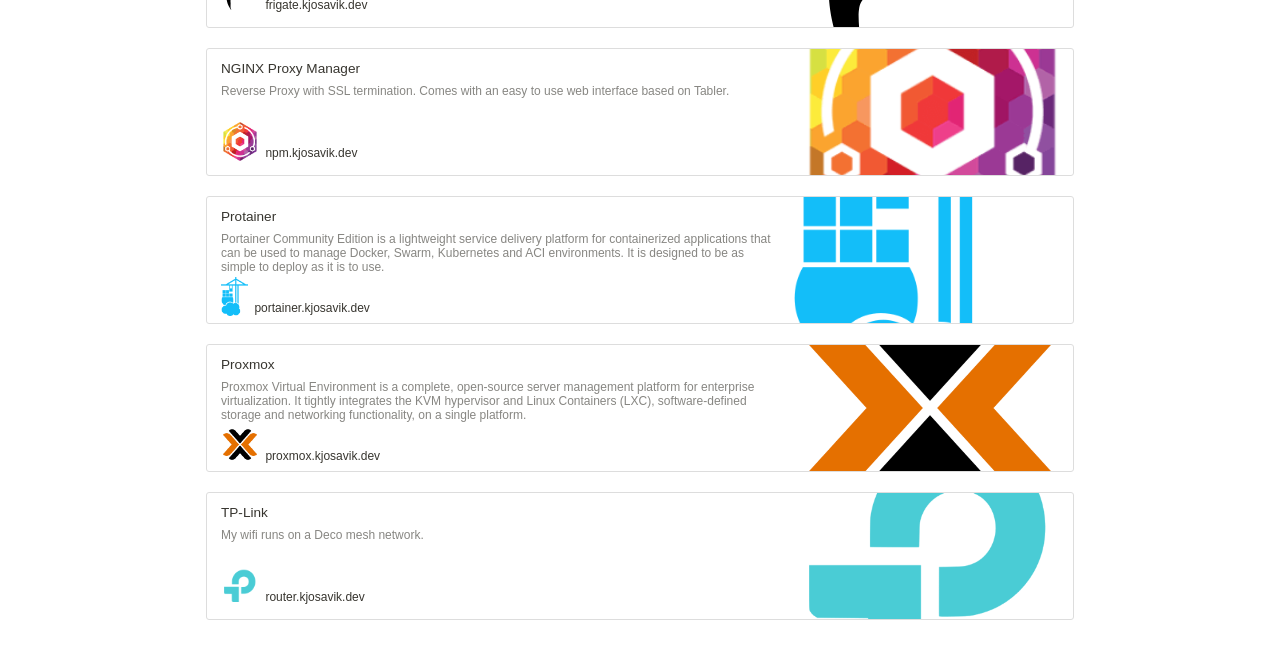
==== commit 1f365ae3: "Update hrefs to services" ====
--- a/html/index.html
+++ b/html/index.html
@@ -2,6 +2,7 @@
 
 <head>
   <meta http-equiv="Content-Type" content="text/html; charset=utf-8" />
+  <meta name="viewport" content="width=device-width, initial-scale=1">
   <title>Erik Kjosavik</title>
   <style>
     /* cspell:disable-file */
@@ -149,20 +150,7 @@
     .column:last-child {
       padding-right: 0;
     }
-
-    @media (max-width: 600px) {
-      .column-list {
-        display: block; 
-      }
-
-      .column {
-        width: 100%;
-      }
-
-      .column:first-child {
-        width: 100%;
-      }
-    }
+    
 
     .table_of_contents-item {
       display: block;
@@ -835,7 +823,38 @@
       padding: 0 16px;
     }
 
+    @media (max-width: 600px) {
+      .column-list {
+        display: block; 
+      }
+
+      .column {
+        width: 100%;
+      }
+
+      .column:first-child {
+        width: 100%;
+      }
+
+      .bookmark-image {
+        display: none;
+      }
+
+      .bookmark {
+        max-height: unset;
+      }
+
+      .bookmark-description {
+        max-height: unset;
+        font-size: 1em;
+      }
+    }
+
   </style>
+  <link rel="apple-touch-icon" sizes="180x180" href="/apple-touch-icon.png">
+  <link rel="icon" type="image/png" sizes="32x32" href="/favicon-32x32.png">
+  <link rel="icon" type="image/png" sizes="16x16" href="/favicon-16x16.png">
+  <link rel="manifest" href="/site.webmanifest">
 </head>
 
 <body>
@@ -859,7 +878,7 @@
         </div>
         <div class="column">
           <h3><strong>Contact</strong></h3>
-          <p><a href="mailto:adalovelace@mail.com">📧
+          <p><a href="mailto:erik.kjosavik@gmail.com">📧
               erik.kjosavik@gmail.com</a></p>
           <p><a href="tel:+4790266227">📞 90266227</a></p>
           <p><a href="https://github.com/kjosavik">👾
@@ -894,7 +913,7 @@
       <h2>These are my self hosted services</h2>
       <p>For security reasons, are these accessible only via my Tailnet</p>
       
-      <figure><a href="http://hass.home" class="bookmark source">
+      <figure><a href="https://hass.kjosavik.dev" class="bookmark source">
           <div class="bookmark-info">
             <div class="bookmark-text">
               <div class="bookmark-title">Home Assistant</div>
@@ -904,12 +923,12 @@
                 I run it on a Raspberry Pi.
               </div>
             </div>
-            <div class="bookmark-href"><img src="./images/home-assistant.png" class="icon bookmark-icon" />hass.home
+            <div class="bookmark-href"><img src="./images/home-assistant.png" class="icon bookmark-icon" />hass.kjosavik.dev
             </div>
           </div><img src="./images/home-assistant.png" class="bookmark-image" />
         </a></figure>
       
-      <figure><a href="http://dns.home" class="bookmark source">
+      <figure><a href="https://dns.kjosavik.dev" class="bookmark source">
           <div class="bookmark-info">
             <div class="bookmark-text">
               <div class="bookmark-title">AdGuard</div>
@@ -917,12 +936,12 @@
                 DNS server that blocks ads and tracking. I also use it for custom DNS rewrites.
               </div>
             </div>
-            <div class="bookmark-href"><img src="./images/adguardhome.png" class="icon bookmark-icon" />dns.home
+            <div class="bookmark-href"><img src="./images/adguardhome.png" class="icon bookmark-icon" />dns.kjosavik.dev
             </div>
           </div><img src="./images/adguardhome.png" class="bookmark-image" />
         </a></figure>
       
-      <figure><a href="http://frigate.home" class="bookmark source">
+      <figure><a href="https://frigate.kjosavik.dev" class="bookmark source">
           <div class="bookmark-info">
             <div class="bookmark-text">
               <div class="bookmark-title">Frigate NVR</div>
@@ -931,12 +950,12 @@
                 I have pared it with a Google Coral tensor prossesing unit (TPU) for faster real time object detection.
               </div>
             </div>
-            <div class="bookmark-href"><img src="./images/frigate.svg" class="icon bookmark-icon" />frigate.home
+            <div class="bookmark-href"><img src="./images/frigate.svg" class="icon bookmark-icon" />frigate.kjosavik.dev
             </div>
           </div><img src="./images/frigate.svg" class="bookmark-image" />
         </a></figure>
       
-      <figure><a href="http://npm.home" class="bookmark source">
+      <figure><a href="https://npm.kjosavik.dev" class="bookmark source">
           <div class="bookmark-info">
             <div class="bookmark-text">
               <div class="bookmark-title">NGINX Proxy Manager</div>
@@ -944,12 +963,12 @@
                 Reverse Proxy with SSL termination. Comes with an easy to use web interface based on Tabler.
               </div>
             </div>
-            <div class="bookmark-href"><img src="./images/nginxproxymanager.png" class="icon bookmark-icon" />npm.home
+            <div class="bookmark-href"><img src="./images/nginxproxymanager.png" class="icon bookmark-icon" />npm.kjosavik.dev
             </div>
           </div><img src="./images/nginxproxymanager.png" class="bookmark-image" />
         </a></figure>
       
-      <figure><a href="http://portainer.home" class="bookmark source">
+      <figure><a href="https://portainer.kjosavik.dev" class="bookmark source">
           <div class="bookmark-info">
             <div class="bookmark-text">
               <div class="bookmark-title">Protainer</div>
@@ -959,12 +978,12 @@
                 it is to use.
               </div>
             </div>
-            <div class="bookmark-href"><img src="./images/portainer.png" class="icon bookmark-icon" />portainer.home
+            <div class="bookmark-href"><img src="./images/portainer.png" class="icon bookmark-icon" />portainer.kjosavik.dev
             </div>
           </div><img src="./images/portainer.png" class="bookmark-image" />
         </a></figure>
       
-      <figure><a href="https://proxmox.home" class="bookmark source">
+      <figure><a href="https://proxmox.kjosavik.dev" class="bookmark source">
           <div class="bookmark-info">
             <div class="bookmark-text">
               <div class="bookmark-title">Proxmox</div>
@@ -974,12 +993,12 @@
                 and networking functionality, on a single platform.
               </div>
             </div>
-            <div class="bookmark-href"><img src="./images/proxmox.png" class="icon bookmark-icon" />proxmox.home
+            <div class="bookmark-href"><img src="./images/proxmox.png" class="icon bookmark-icon" />proxmox.kjosavik.dev
             </div>
           </div><img src="./images/proxmox.png" class="bookmark-image" />
         </a></figure>
       
-      <figure><a href="https://router.home" class="bookmark source">
+      <figure><a href="https://router.kjosavik.dev" class="bookmark source">
           <div class="bookmark-info">
             <div class="bookmark-text">
               <div class="bookmark-title">TP-Link</div>
@@ -987,7 +1006,7 @@
                 My wifi runs on a Deco mesh network.
               </div>
             </div>
-            <div class="bookmark-href"><img src="./images/tplink.png" class="icon bookmark-icon" />router.home
+            <div class="bookmark-href"><img src="./images/tplink.png" class="icon bookmark-icon" />router.kjosavik.dev
             </div>
           </div><img src="./images/tplink.png" class="bookmark-image" />
         </a></figure>
